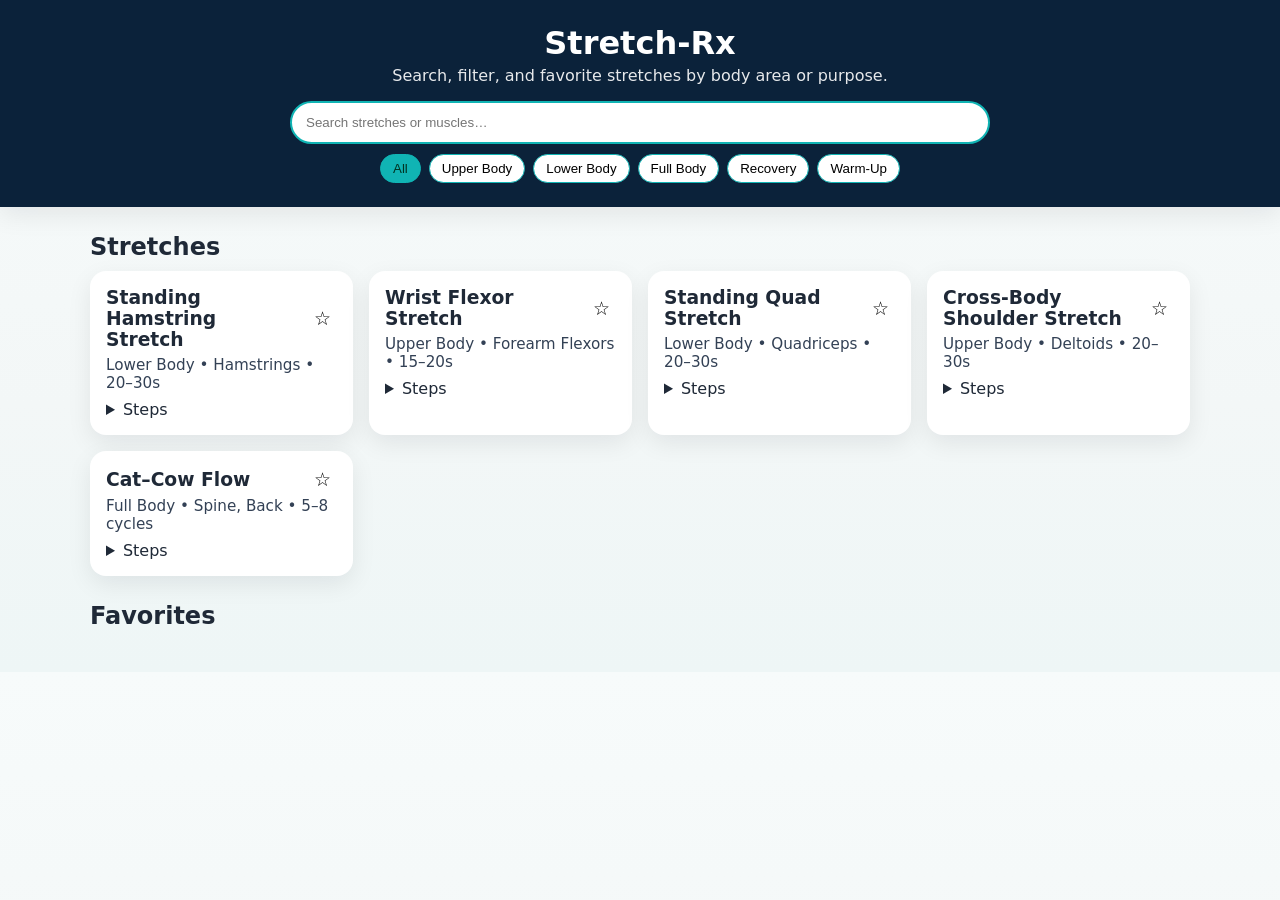
==== index.html @ 6d2bbbda "Convert to single-page app with search/filters/favorites" ====
<!DOCTYPE html>
<html lang="en">
<head>
  <meta charset="utf-8" />
  <meta name="viewport" content="width=device-width, initial-scale=1" />
  <title>Stretch-Rx</title>
  <link rel="stylesheet" href="style.css" />
</head>
<body>
  <header class="site-header">
    <h1>Stretch-Rx</h1>
    <p class="tagline">Search, filter, and favorite stretches by body area or purpose.</p>
    <div class="controls">
      <input id="search" type="search" placeholder="Search stretches or muscles…" />
      <div class="filters">
        <button class="chip active" data-filter="all">All</button>
        <button class="chip" data-filter="upper">Upper Body</button>
        <button class="chip" data-filter="lower">Lower Body</button>
        <button class="chip" data-filter="full">Full Body</button>
        <button class="chip" data-filter="recovery">Recovery</button>
        <button class="chip" data-filter="warmup">Warm-Up</button>
      </div>
    </div>
  </header>

  <main class="wrap">
    <section>
      <h2 class="section-title">Stretches</h2>
      <div id="cards" class="grid"></div>
    </section>

    <section>
      <h2 class="section-title">Favorites</h2>
      <div id="favorites" class="grid"></div>
    </section>
  </main>

  <template id="card-tpl">
    <article class="card">
      <div class="card-head">
        <h3 class="name"></h3>
        <button class="fav" title="Toggle favorite">☆</button>
      </div>
      <p class="meta"></p>
      <details>
        <summary>Steps</summary>
        <ol class="steps"></ol>
      </details>
    </article>
  </template>

  <script src="app.js"></script>
</body>
</html>
---- style.css ----
:root{ --teal:#10b4b4; --dark:#0f172a; --muted:#eef6f6; --card:#fff; --text:#1f2937;
       --shadow:0 8px 24px rgba(2,6,23,.08); --radius:16px; }
*{ box-sizing:border-box }
html{ scroll-behavior:smooth }
body{ margin:0; font-family:system-ui, Segoe UI, Roboto, Arial; color:var(--text);
      background:linear-gradient(180deg,#f7fbfb 0%, #f3f7f7 60%, #eef6f6 100%); }
.wrap{ width:min(1100px,92%); margin-inline:auto; padding-bottom:32px; }

.site-header{ padding:24px 4%; text-align:center; background:#0b223a; color:#fff; box-shadow:var(--shadow); }
.site-header h1{ margin:0 }
.tagline{ opacity:.9; margin:.25rem 0 1rem; }

.controls{ display:grid; gap:10px; justify-items:center; }
#search{ width:min(700px,100%); padding:12px 14px; border-radius:999px; border:2px solid var(--teal); }
.filters{ display:flex; gap:8px; flex-wrap:wrap; justify-content:center; }
.chip{ padding:6px 12px; border-radius:999px; border:1px solid var(--teal); background:#fff; cursor:pointer; }
.chip.active, .chip:hover{ background:var(--teal); color:#032; }

.section-title{ margin:26px 0 10px; }
.grid{ display:grid; gap:16px; grid-template-columns:repeat(auto-fill, minmax(240px, 1fr)); }
.card{ background:var(--card); border-radius:var(--radius); box-shadow:var(--shadow); padding:16px; }
.card-head{ display:flex; align-items:center; justify-content:space-between; gap:10px; }
.name{ margin:0 }
.fav{ border:none; background:#fff; font-size:1.2rem; cursor:pointer; }
.fav.on{ color:goldenrod; }
.meta{ margin:.35rem 0 .5rem; font-size:.95rem; color:#334155; }
details{ margin-top:6px; }
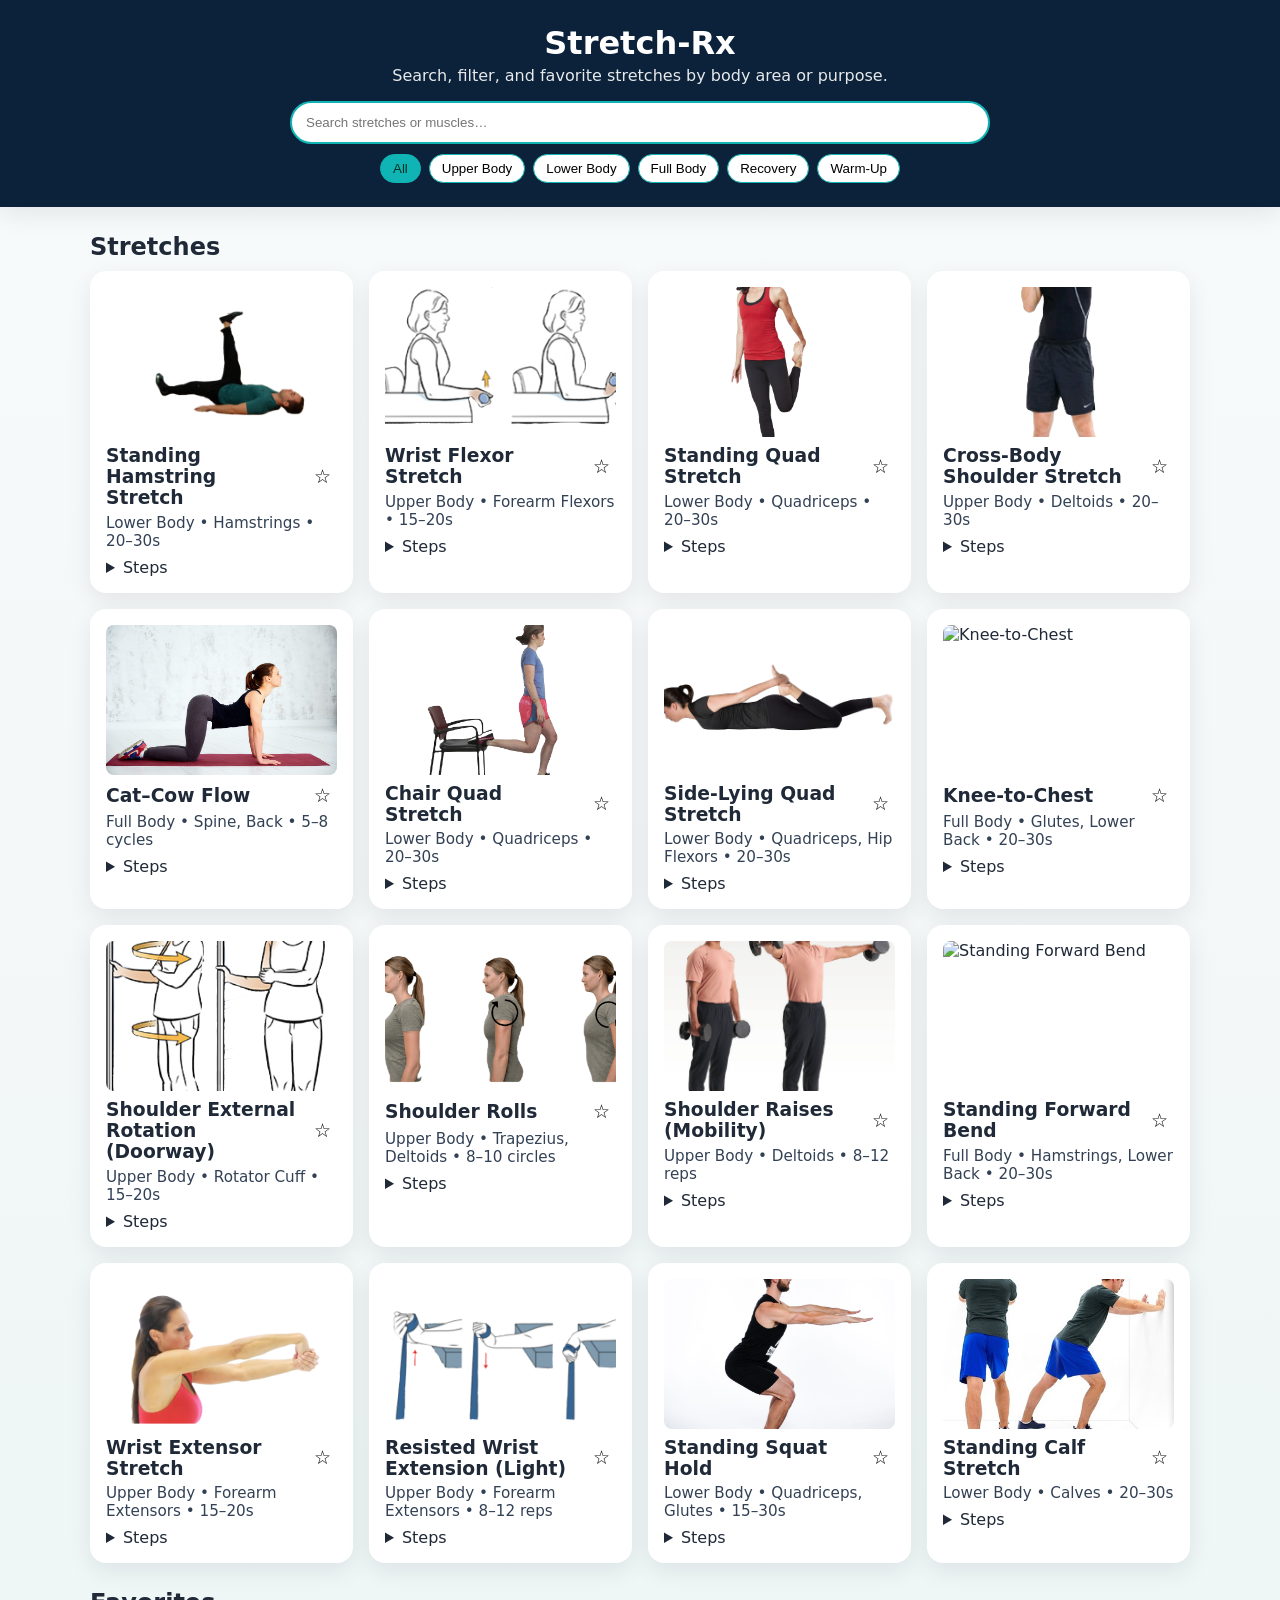
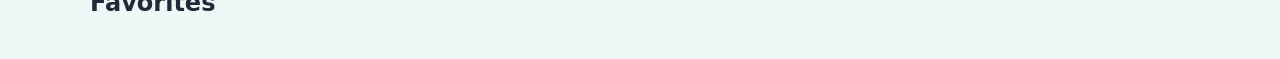
==== commit abfbe11f: "Progress 8/16/2025" ====
--- a/index.html
+++ b/index.html
@@ -37,18 +37,20 @@
 
   <template id="card-tpl">
     <article class="card">
-      <div class="card-head">
-        <h3 class="name"></h3>
-        <button class="fav" title="Toggle favorite">☆</button>
-      </div>
-      <p class="meta"></p>
-      <details>
-        <summary>Steps</summary>
-        <ol class="steps"></ol>
-      </details>
+        <img class="thumb" alt="">
+        <div class="card-head">
+            <h3 class="name"></h3>
+            <button class="fav" title="Toggle favorite">☆</button>
+        </div>
+        <p class="meta"></p>
+        <details>
+            <summary>Steps</summary>
+            <ol class="steps"></ol>
+        </details>
     </article>
-  </template>
+ </template>
 
-  <script src="app.js"></script>
+
+<script src="app.js"></script>
 </body>
 </html>
--- a/style.css
+++ b/style.css
@@ -25,3 +25,14 @@
 .fav.on{ color:goldenrod; }
 .meta{ margin:.35rem 0 .5rem; font-size:.95rem; color:#334155; }
 details{ margin-top:6px; }
+
+.card img.thumb{
+  width: 100%;
+  height: 150px;
+  object-fit: cover;
+  border-radius: 8px;
+  margin-bottom: 8px;
+  display: none; /* stays hidden when no image provided */
+}
+
+
